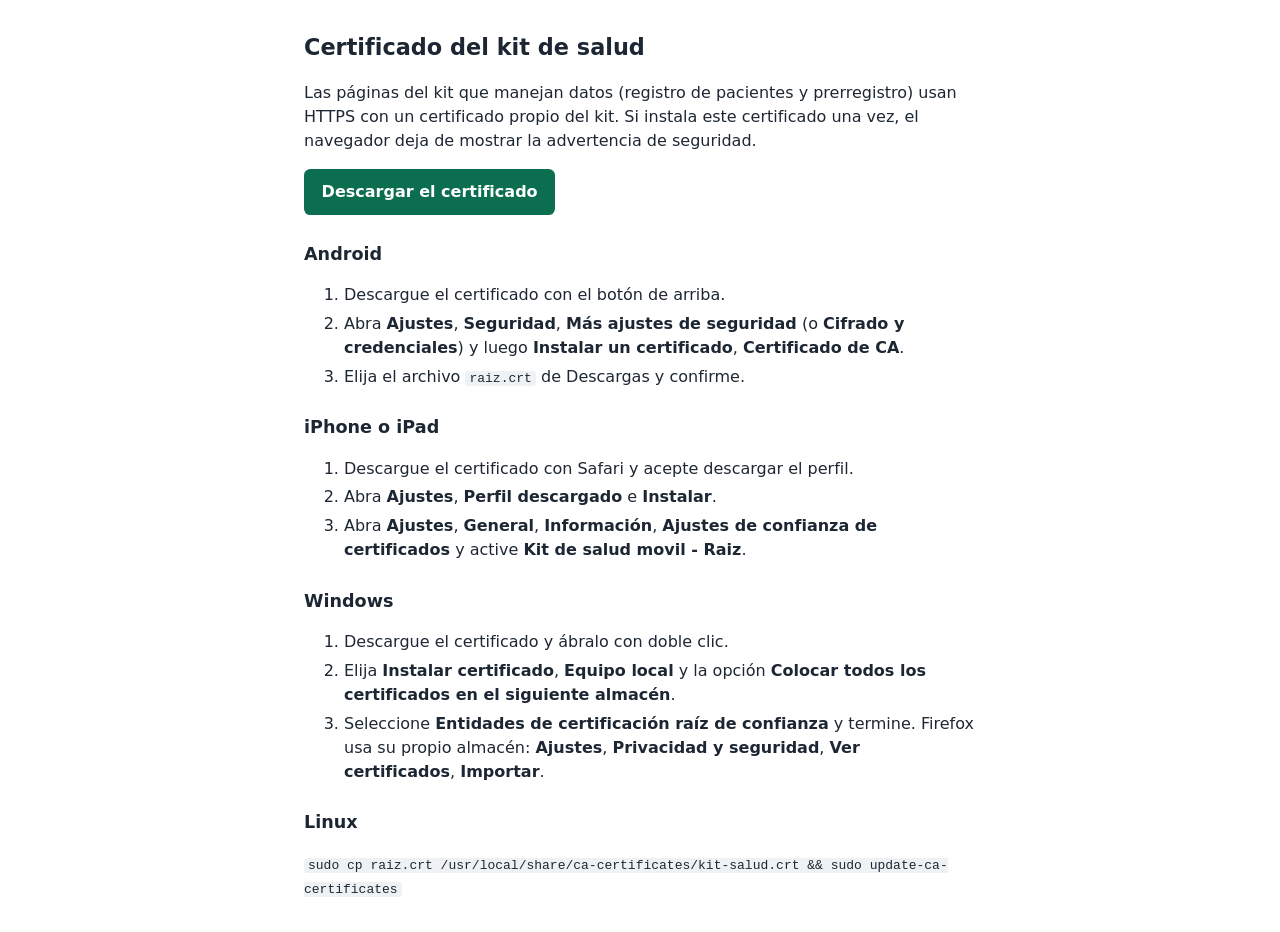
==== comunidad01/caddy/publica/index.html @ 7027e028 "Publica la raíz de la CA en ca.salud.movil" ====
<!doctype html>
<html lang="es">
<head>
<meta charset="utf-8">
<meta name="viewport" content="width=device-width, initial-scale=1">
<title>Certificado del kit de salud</title>
<style>
  body { font-family: system-ui, sans-serif; max-width: 42rem; margin: 0 auto; padding: 1rem; line-height: 1.5; color: #1d2733; background: #fff; }
  h1 { font-size: 1.4rem; }
  h2 { font-size: 1.1rem; margin-top: 1.6rem; }
  a.boton { display: inline-block; padding: .7rem 1.1rem; background: #0b6e4f; color: #fff; border-radius: .4rem; text-decoration: none; font-weight: 600; }
  code { background: #eef2f5; padding: 0 .25rem; border-radius: .2rem; }
  li { margin: .3rem 0; }
</style>
</head>
<body>
<h1>Certificado del kit de salud</h1>
<p>Las páginas del kit que manejan datos (registro de pacientes y prerregistro) usan HTTPS con un certificado propio del kit. Si instala este certificado una vez, el navegador deja de mostrar la advertencia de seguridad.</p>
<p><a class="boton" href="/raiz.crt">Descargar el certificado</a></p>

<h2>Android</h2>
<ol>
  <li>Descargue el certificado con el botón de arriba.</li>
  <li>Abra <b>Ajustes</b>, <b>Seguridad</b>, <b>Más ajustes de seguridad</b> (o <b>Cifrado y credenciales</b>) y luego <b>Instalar un certificado</b>, <b>Certificado de CA</b>.</li>
  <li>Elija el archivo <code>raiz.crt</code> de Descargas y confirme.</li>
</ol>

<h2>iPhone o iPad</h2>
<ol>
  <li>Descargue el certificado con Safari y acepte descargar el perfil.</li>
  <li>Abra <b>Ajustes</b>, <b>Perfil descargado</b> e <b>Instalar</b>.</li>
  <li>Abra <b>Ajustes</b>, <b>General</b>, <b>Información</b>, <b>Ajustes de confianza de certificados</b> y active <b>Kit de salud movil - Raiz</b>.</li>
</ol>

<h2>Windows</h2>
<ol>
  <li>Descargue el certificado y ábralo con doble clic.</li>
  <li>Elija <b>Instalar certificado</b>, <b>Equipo local</b> y la opción <b>Colocar todos los certificados en el siguiente almacén</b>.</li>
  <li>Seleccione <b>Entidades de certificación raíz de confianza</b> y termine. Firefox usa su propio almacén: <b>Ajustes</b>, <b>Privacidad y seguridad</b>, <b>Ver certificados</b>, <b>Importar</b>.</li>
</ol>

<h2>Linux</h2>
<p><code>sudo cp raiz.crt /usr/local/share/ca-certificates/kit-salud.crt &amp;&amp; sudo update-ca-certificates</code></p>
</body>
</html>
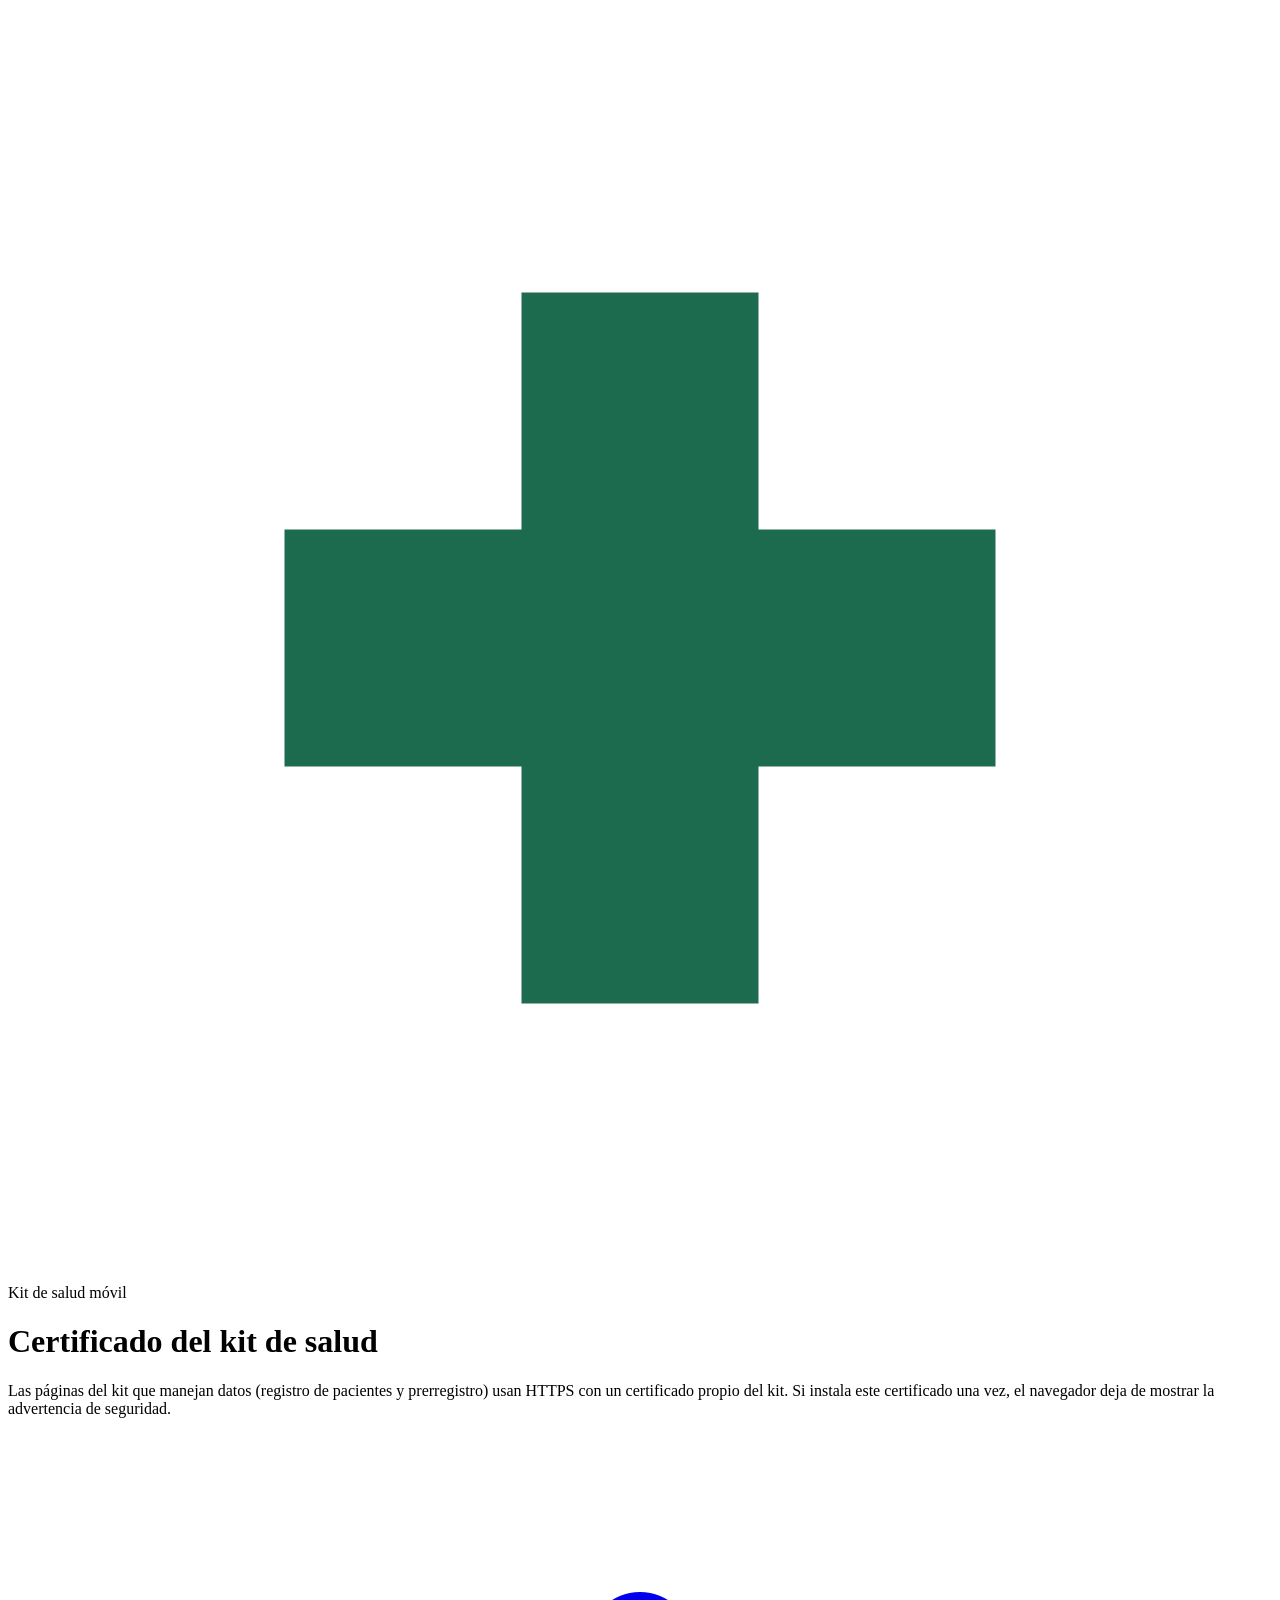
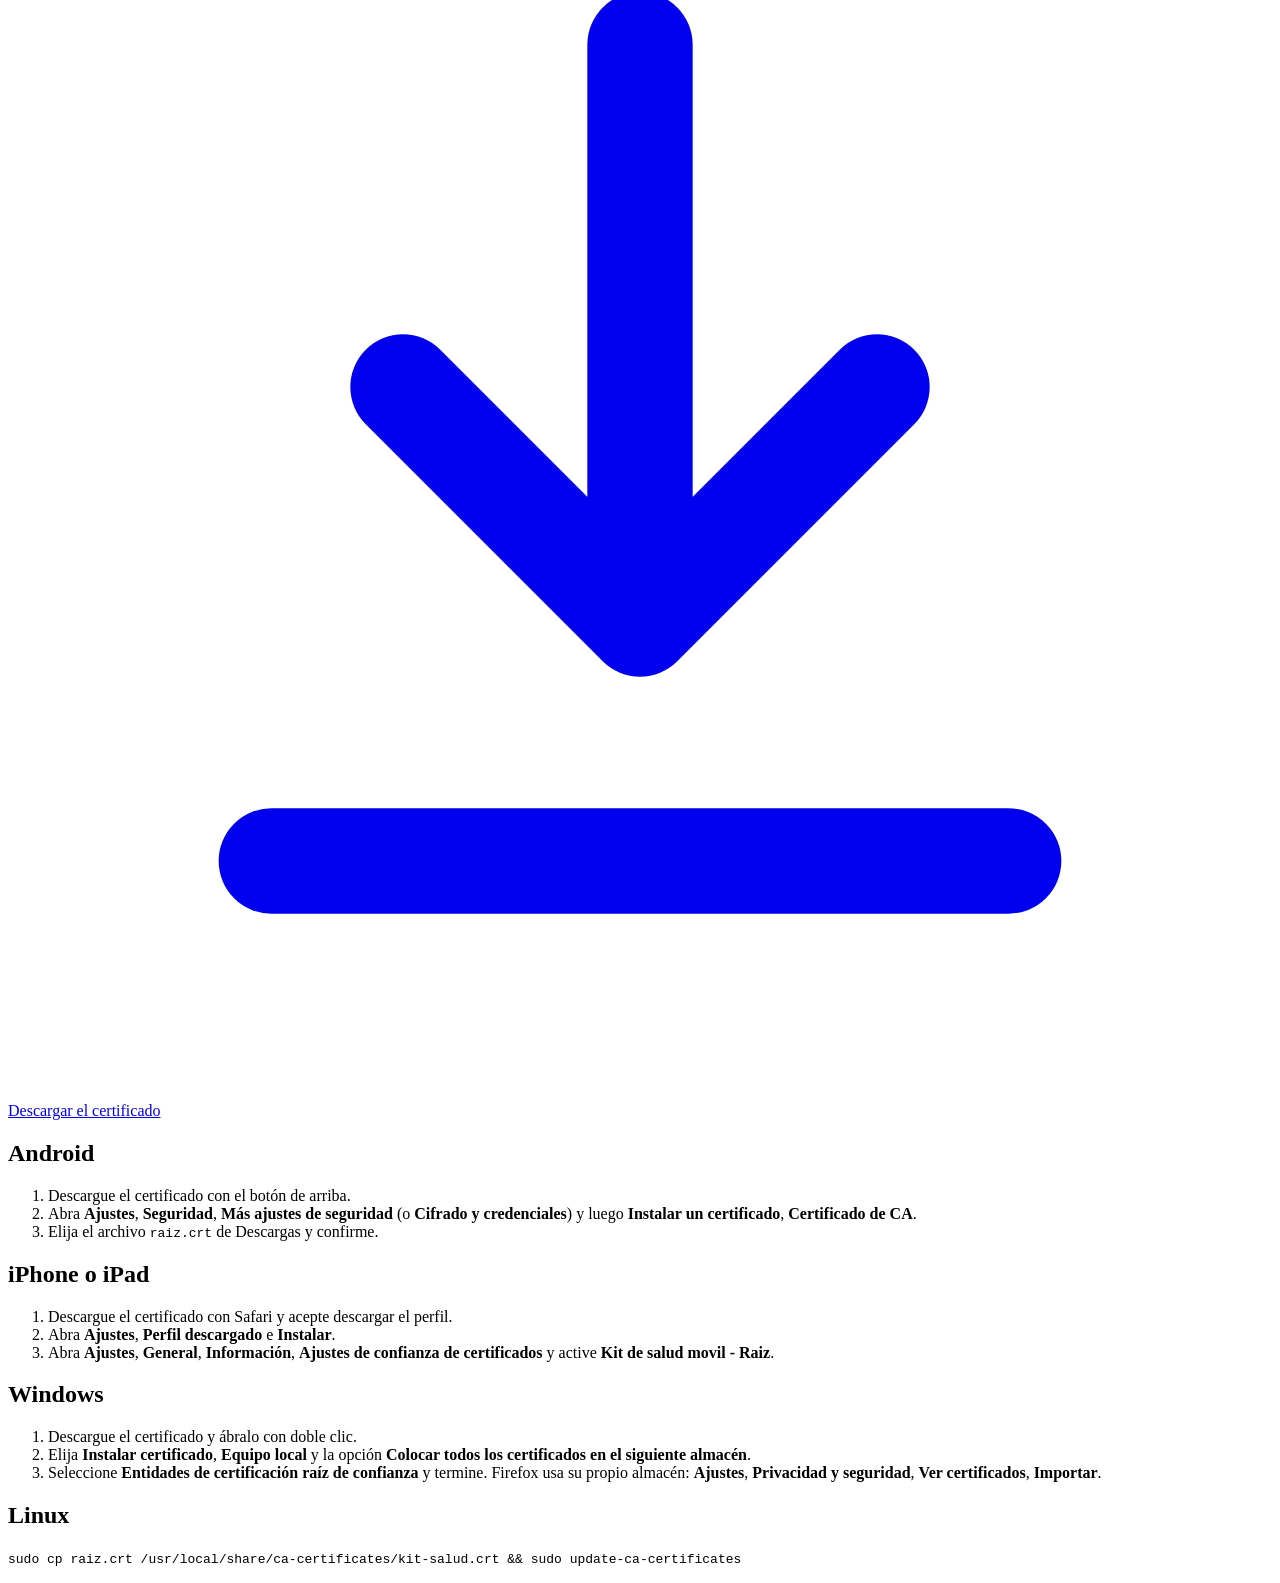
==== commit 0c5bb73a: "Da la misma apariencia al prerregistro, la consulta y la página de la CA" ====
--- a/comunidad01/caddy/publica/index.html
+++ b/comunidad01/caddy/publica/index.html
@@ -4,42 +4,46 @@
 <meta charset="utf-8">
 <meta name="viewport" content="width=device-width, initial-scale=1">
 <title>Certificado del kit de salud</title>
-<style>
-  body { font-family: system-ui, sans-serif; max-width: 42rem; margin: 0 auto; padding: 1rem; line-height: 1.5; color: #1d2733; background: #fff; }
-  h1 { font-size: 1.4rem; }
-  h2 { font-size: 1.1rem; margin-top: 1.6rem; }
-  a.boton { display: inline-block; padding: .7rem 1.1rem; background: #0b6e4f; color: #fff; border-radius: .4rem; text-decoration: none; font-weight: 600; }
-  code { background: #eef2f5; padding: 0 .25rem; border-radius: .2rem; }
-  li { margin: .3rem 0; }
-</style>
+<link rel="stylesheet" href="/estilo.css">
 </head>
 <body>
+<header class="barra"><p class="marca"><svg viewBox="0 0 32 32" aria-hidden="true"><rect x="1" y="1" width="30" height="30" rx="9" fill="#fff"/><path d="M13 7h6v6h6v6h-6v6h-6v-6H7v-6h6z" fill="#1d6b4f"/></svg> Kit de salud móvil</p></header>
+<main>
 <h1>Certificado del kit de salud</h1>
-<p>Las páginas del kit que manejan datos (registro de pacientes y prerregistro) usan HTTPS con un certificado propio del kit. Si instala este certificado una vez, el navegador deja de mostrar la advertencia de seguridad.</p>
-<p><a class="boton" href="/raiz.crt">Descargar el certificado</a></p>
+<p class="entrada">Las páginas del kit que manejan datos (registro de pacientes y prerregistro) usan HTTPS con un certificado propio del kit. Si instala este certificado una vez, el navegador deja de mostrar la advertencia de seguridad.</p>
+<p><a class="boton" href="/raiz.crt"><svg viewBox="0 0 24 24" fill="none" stroke="currentColor" stroke-width="2" stroke-linecap="round" stroke-linejoin="round" aria-hidden="true"><path d="M12 4v11M7.5 10.5L12 15l4.5-4.5M5 19.5h14"/></svg>Descargar el certificado</a></p>
 
+<section class="hoja">
 <h2>Android</h2>
-<ol>
+<ol class="pasos">
   <li>Descargue el certificado con el botón de arriba.</li>
   <li>Abra <b>Ajustes</b>, <b>Seguridad</b>, <b>Más ajustes de seguridad</b> (o <b>Cifrado y credenciales</b>) y luego <b>Instalar un certificado</b>, <b>Certificado de CA</b>.</li>
   <li>Elija el archivo <code>raiz.crt</code> de Descargas y confirme.</li>
 </ol>
 
+</section>
+<section class="hoja">
 <h2>iPhone o iPad</h2>
-<ol>
+<ol class="pasos">
   <li>Descargue el certificado con Safari y acepte descargar el perfil.</li>
   <li>Abra <b>Ajustes</b>, <b>Perfil descargado</b> e <b>Instalar</b>.</li>
   <li>Abra <b>Ajustes</b>, <b>General</b>, <b>Información</b>, <b>Ajustes de confianza de certificados</b> y active <b>Kit de salud movil - Raiz</b>.</li>
 </ol>
 
+</section>
+<section class="hoja">
 <h2>Windows</h2>
-<ol>
+<ol class="pasos">
   <li>Descargue el certificado y ábralo con doble clic.</li>
   <li>Elija <b>Instalar certificado</b>, <b>Equipo local</b> y la opción <b>Colocar todos los certificados en el siguiente almacén</b>.</li>
   <li>Seleccione <b>Entidades de certificación raíz de confianza</b> y termine. Firefox usa su propio almacén: <b>Ajustes</b>, <b>Privacidad y seguridad</b>, <b>Ver certificados</b>, <b>Importar</b>.</li>
 </ol>
 
+</section>
+<section class="hoja">
 <h2>Linux</h2>
 <p><code>sudo cp raiz.crt /usr/local/share/ca-certificates/kit-salud.crt &amp;&amp; sudo update-ca-certificates</code></p>
+</section>
+</main>
 </body>
 </html>
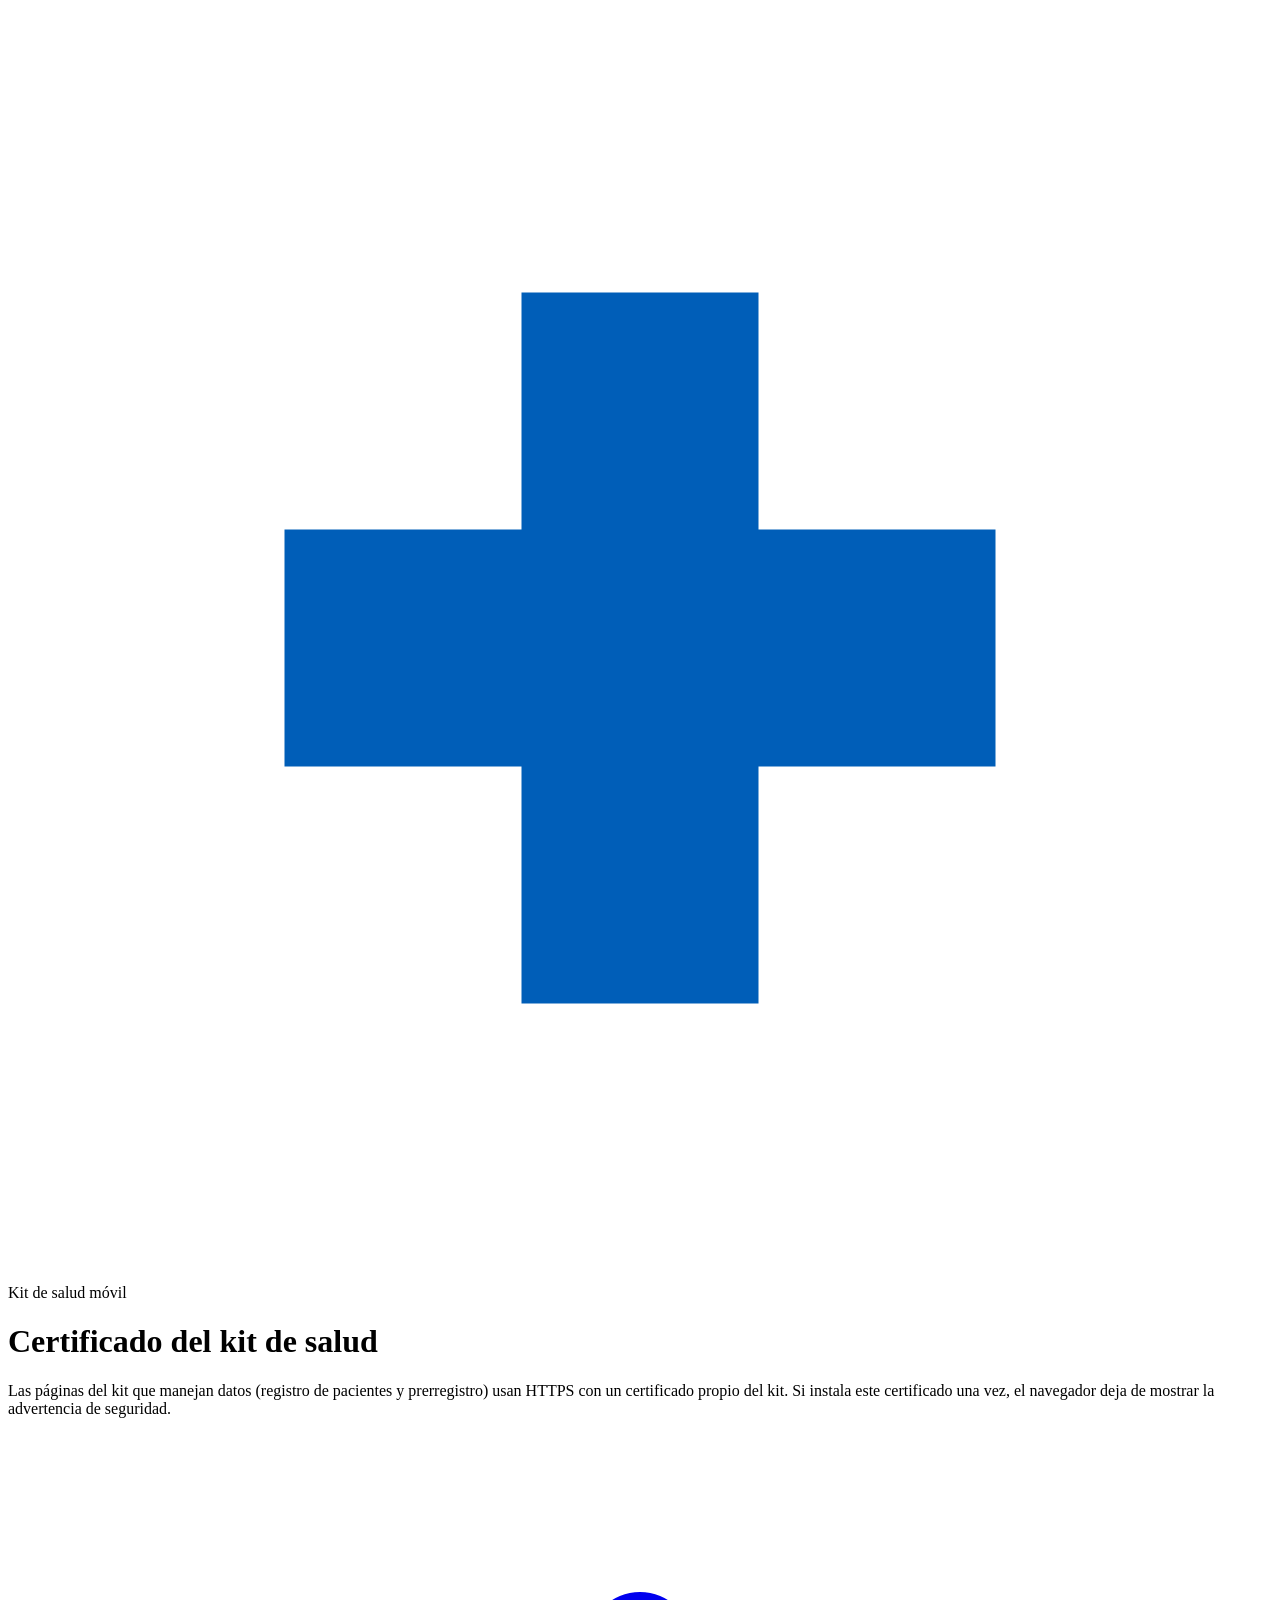
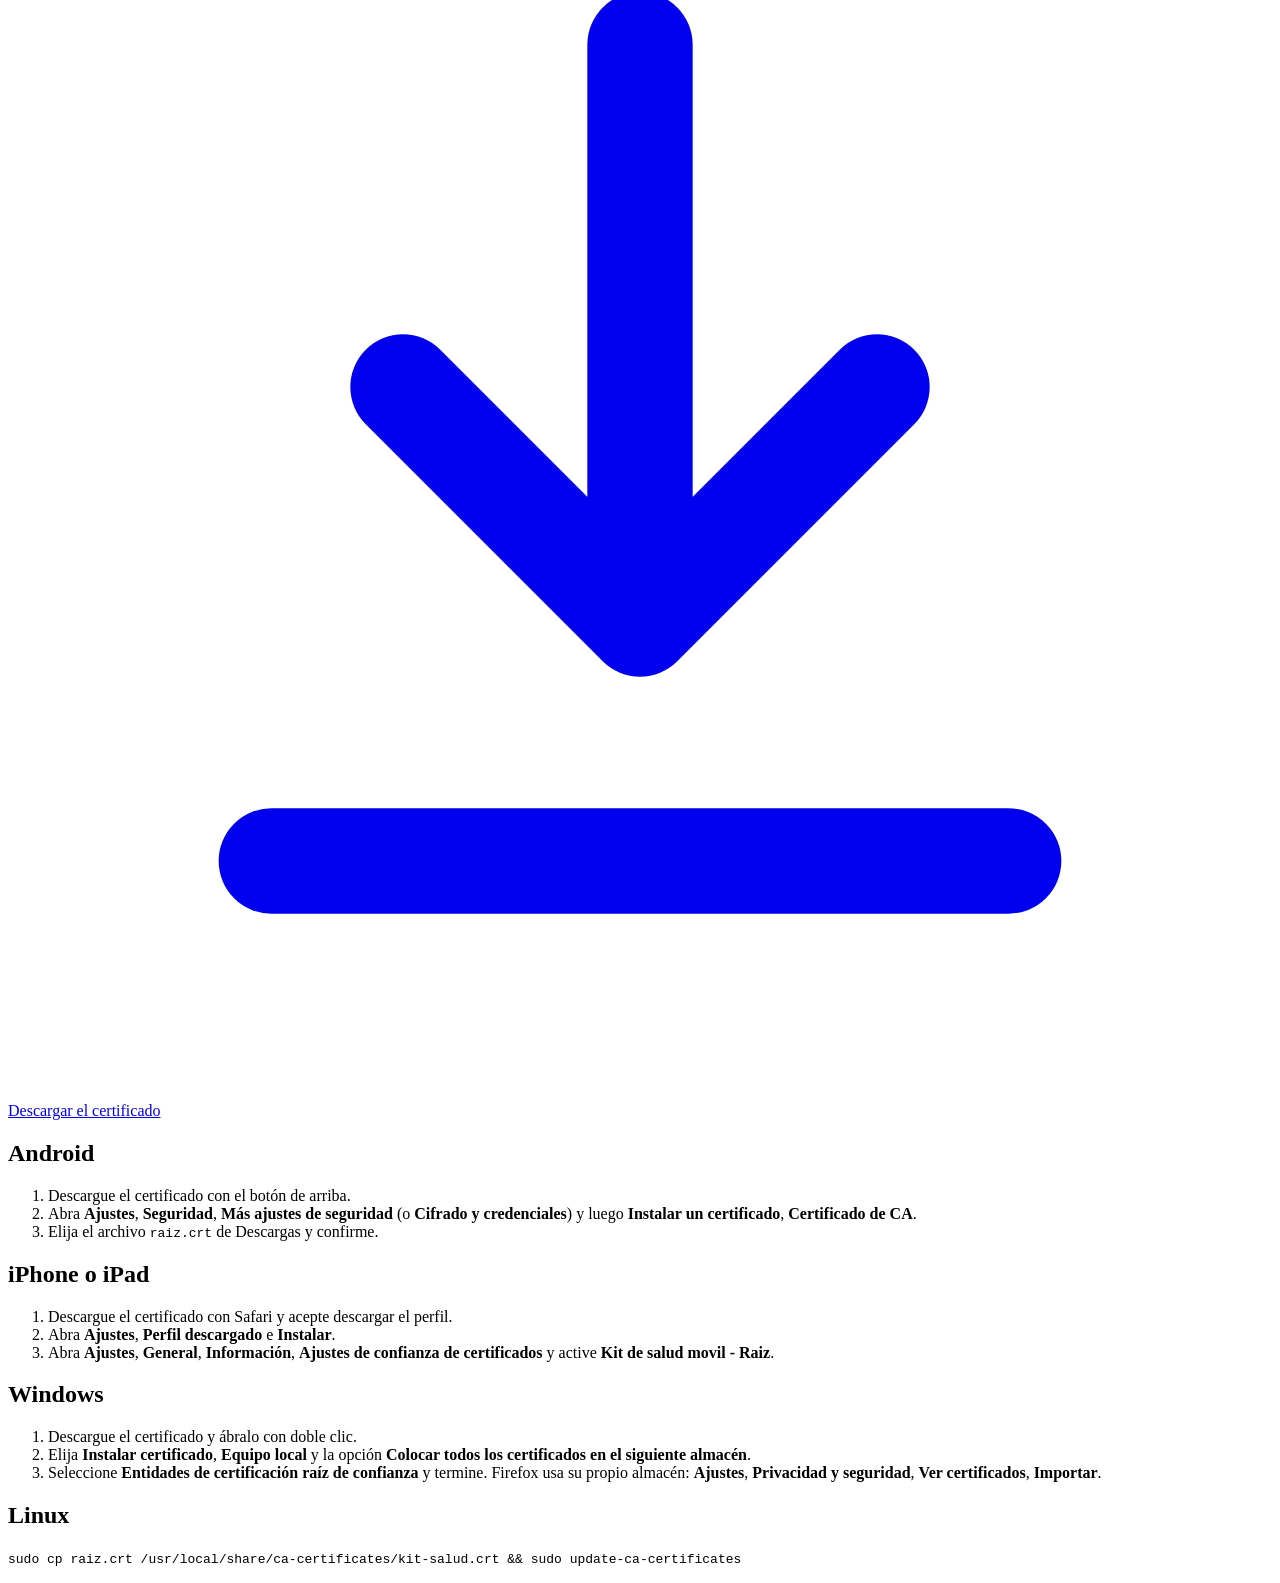
==== commit 1873f460: "Cambia la paleta de las páginas a la del sistema de diseño del NHS" ====
--- a/comunidad01/caddy/publica/index.html
+++ b/comunidad01/caddy/publica/index.html
@@ -7,7 +7,7 @@
 <link rel="stylesheet" href="/estilo.css">
 </head>
 <body>
-<header class="barra"><p class="marca"><svg viewBox="0 0 32 32" aria-hidden="true"><rect x="1" y="1" width="30" height="30" rx="9" fill="#fff"/><path d="M13 7h6v6h6v6h-6v6h-6v-6H7v-6h6z" fill="#1d6b4f"/></svg> Kit de salud móvil</p></header>
+<header class="barra"><p class="marca"><svg viewBox="0 0 32 32" aria-hidden="true"><rect x="1" y="1" width="30" height="30" rx="9" fill="#fff"/><path d="M13 7h6v6h6v6h-6v6h-6v-6H7v-6h6z" fill="#005eb8"/></svg> Kit de salud móvil</p></header>
 <main>
 <h1>Certificado del kit de salud</h1>
 <p class="entrada">Las páginas del kit que manejan datos (registro de pacientes y prerregistro) usan HTTPS con un certificado propio del kit. Si instala este certificado una vez, el navegador deja de mostrar la advertencia de seguridad.</p>
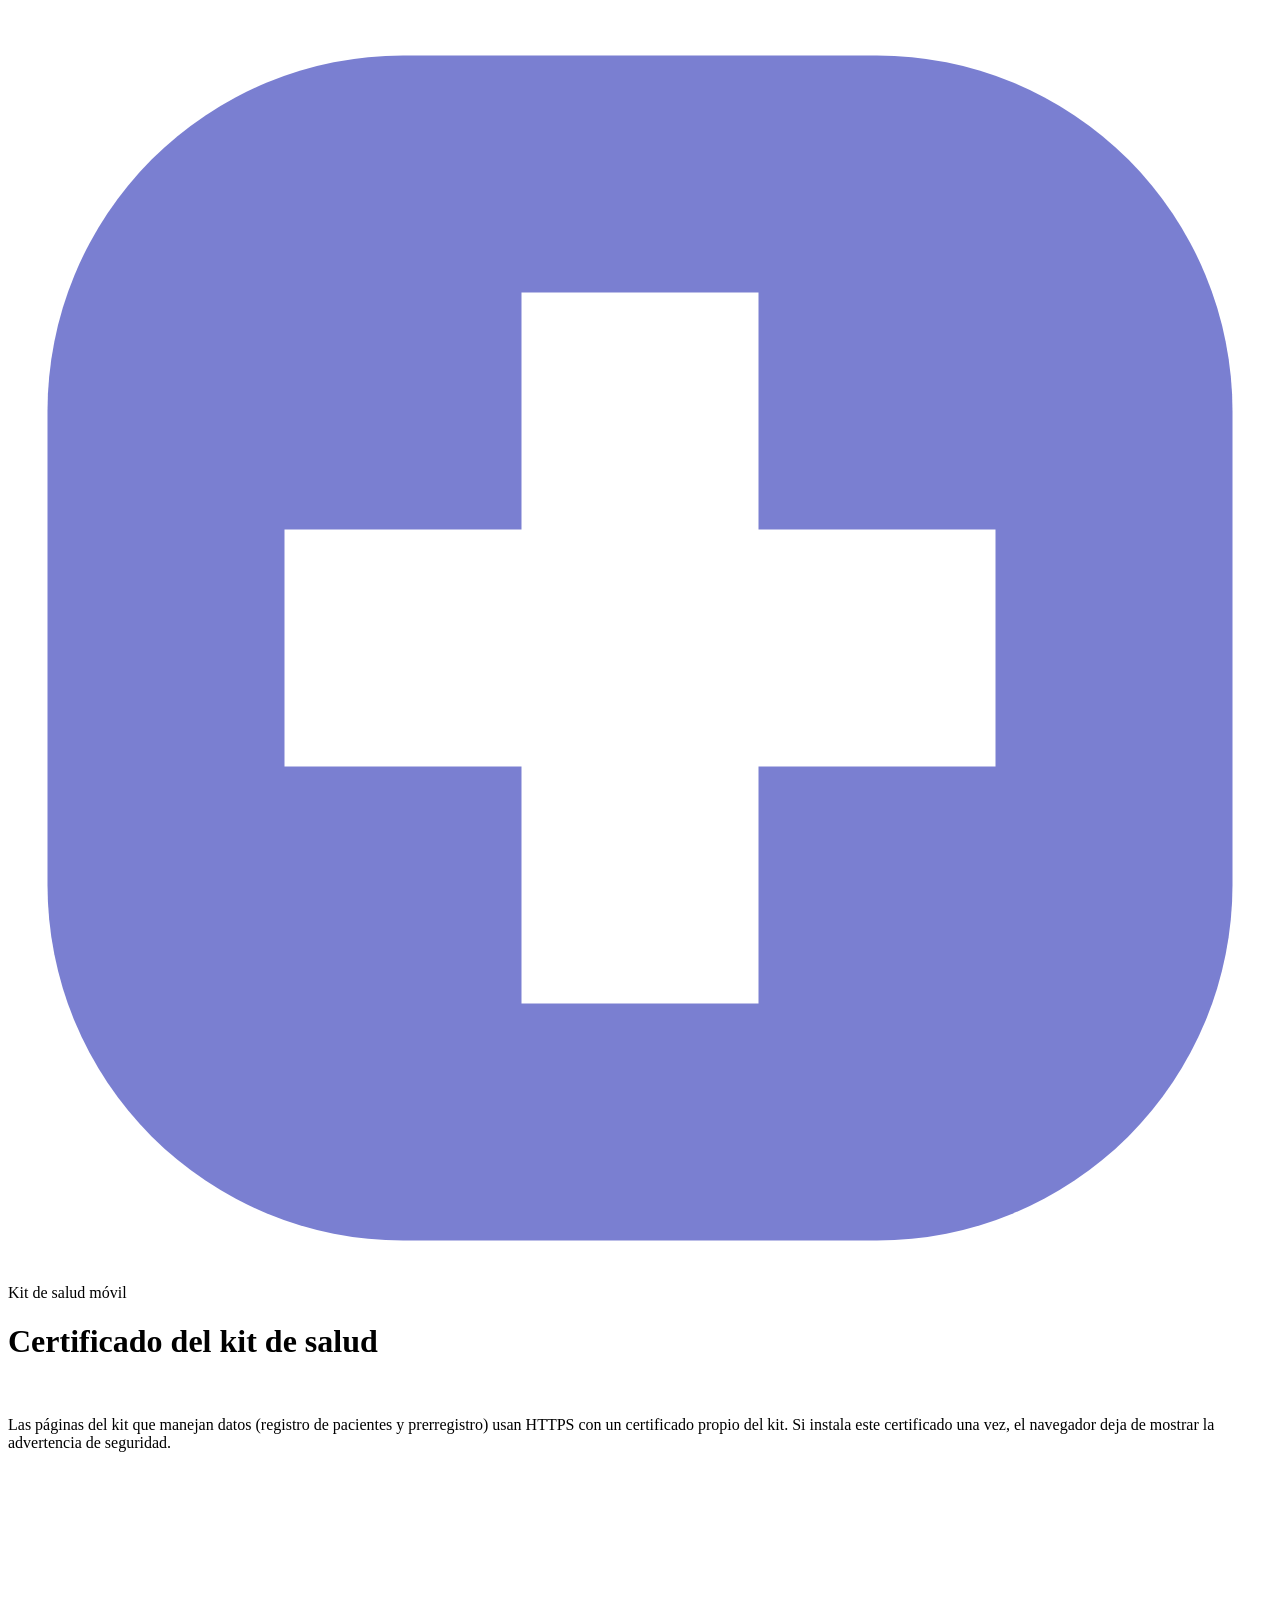
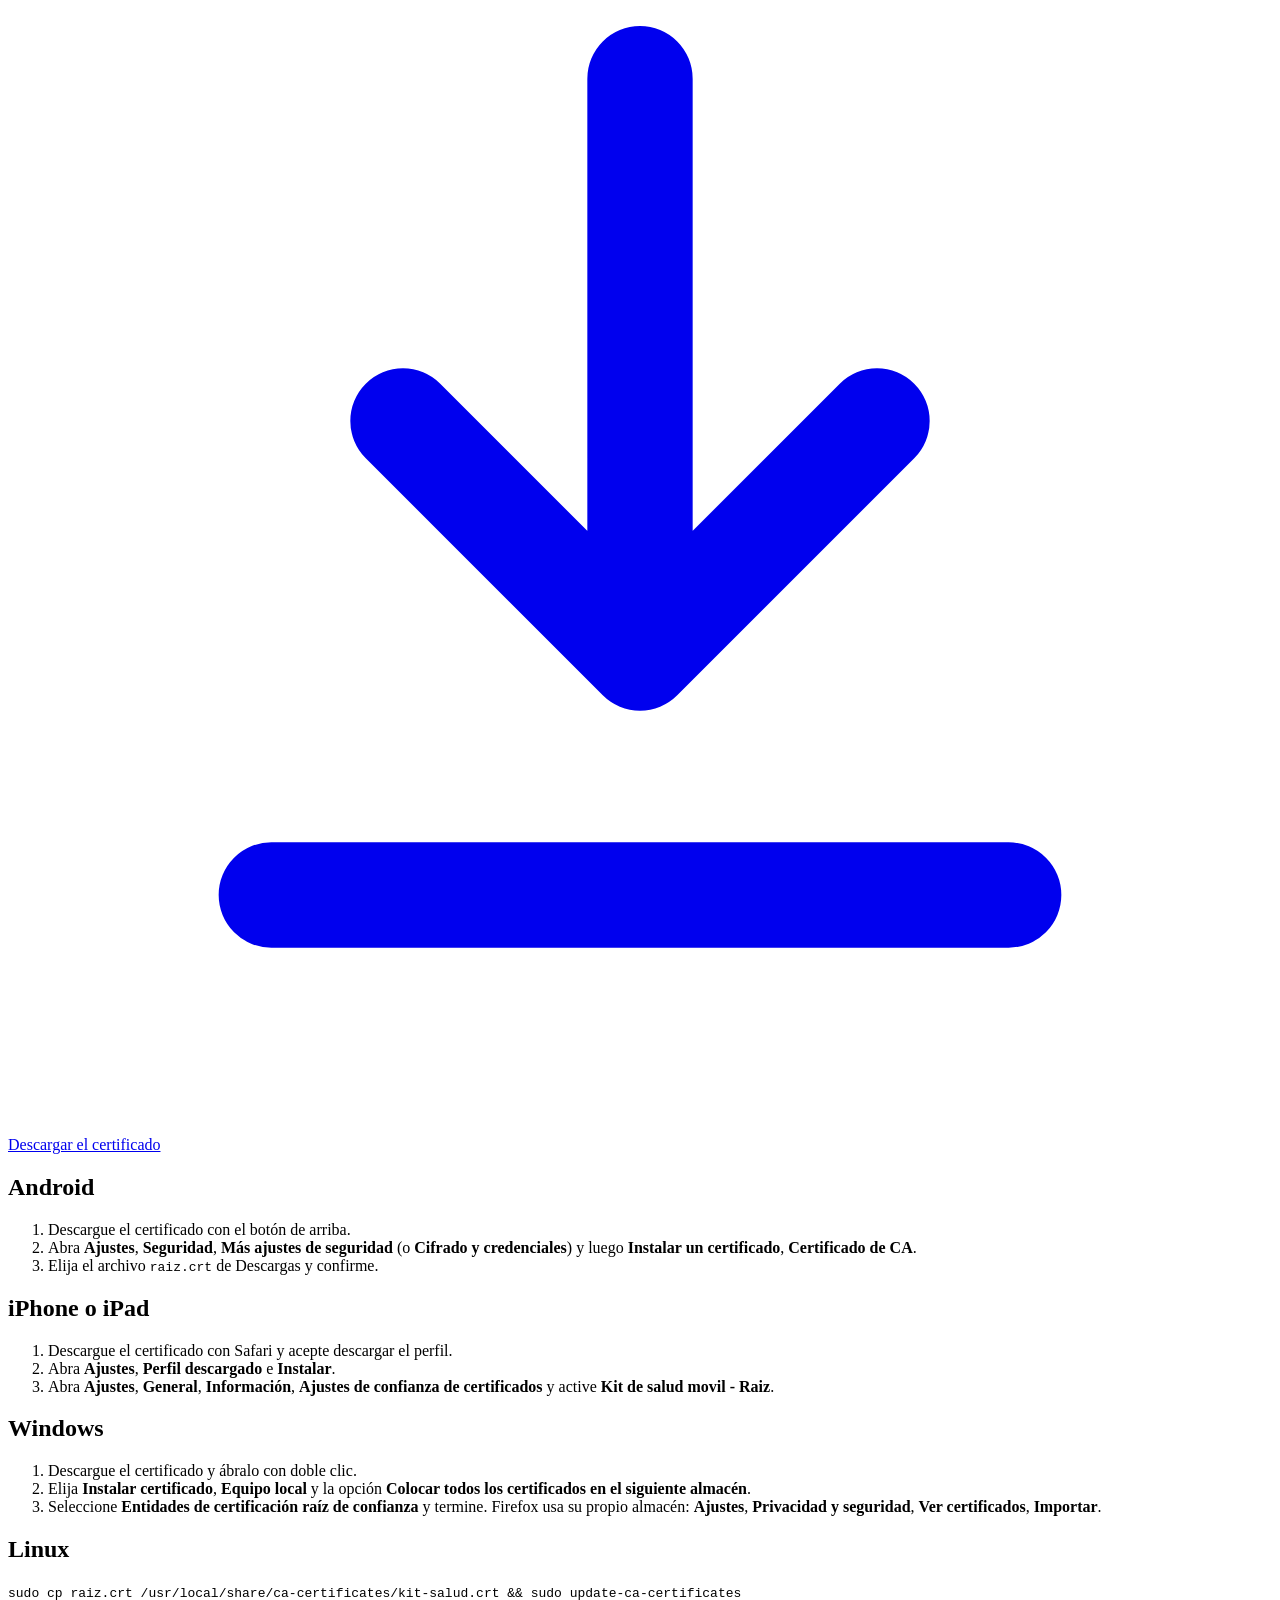
==== commit 58c5c58e: "Cambia el diseño a fondo lavanda, tarjeta blanca e ilustraciones de línea" ====
--- a/comunidad01/caddy/publica/index.html
+++ b/comunidad01/caddy/publica/index.html
@@ -7,9 +7,11 @@
 <link rel="stylesheet" href="/estilo.css">
 </head>
 <body>
-<header class="barra"><p class="marca"><svg viewBox="0 0 32 32" aria-hidden="true"><rect x="1" y="1" width="30" height="30" rx="9" fill="#fff"/><path d="M13 7h6v6h6v6h-6v6h-6v-6H7v-6h6z" fill="#005eb8"/></svg> Kit de salud móvil</p></header>
+<header class="barra"><p class="marca"><svg viewBox="0 0 32 32" aria-hidden="true"><rect x="1" y="1" width="30" height="30" rx="9" fill="#7a7fd1"/><path d="M13 7h6v6h6v6h-6v6h-6v-6H7v-6h6z" fill="#fff"/></svg> Kit de salud móvil</p></header>
 <main>
-<h1>Certificado del kit de salud</h1>
+<div class="panel">
+<h1><span class="saludo">Certificado</span> del kit de salud</h1>
+<img class="ilustracion" src="/ilustraciones/certificado.svg" alt="">
 <p class="entrada">Las páginas del kit que manejan datos (registro de pacientes y prerregistro) usan HTTPS con un certificado propio del kit. Si instala este certificado una vez, el navegador deja de mostrar la advertencia de seguridad.</p>
 <p><a class="boton" href="/raiz.crt"><svg viewBox="0 0 24 24" fill="none" stroke="currentColor" stroke-width="2" stroke-linecap="round" stroke-linejoin="round" aria-hidden="true"><path d="M12 4v11M7.5 10.5L12 15l4.5-4.5M5 19.5h14"/></svg>Descargar el certificado</a></p>
 
@@ -44,6 +46,7 @@
 <h2>Linux</h2>
 <p><code>sudo cp raiz.crt /usr/local/share/ca-certificates/kit-salud.crt &amp;&amp; sudo update-ca-certificates</code></p>
 </section>
+</div>
 </main>
 </body>
 </html>
